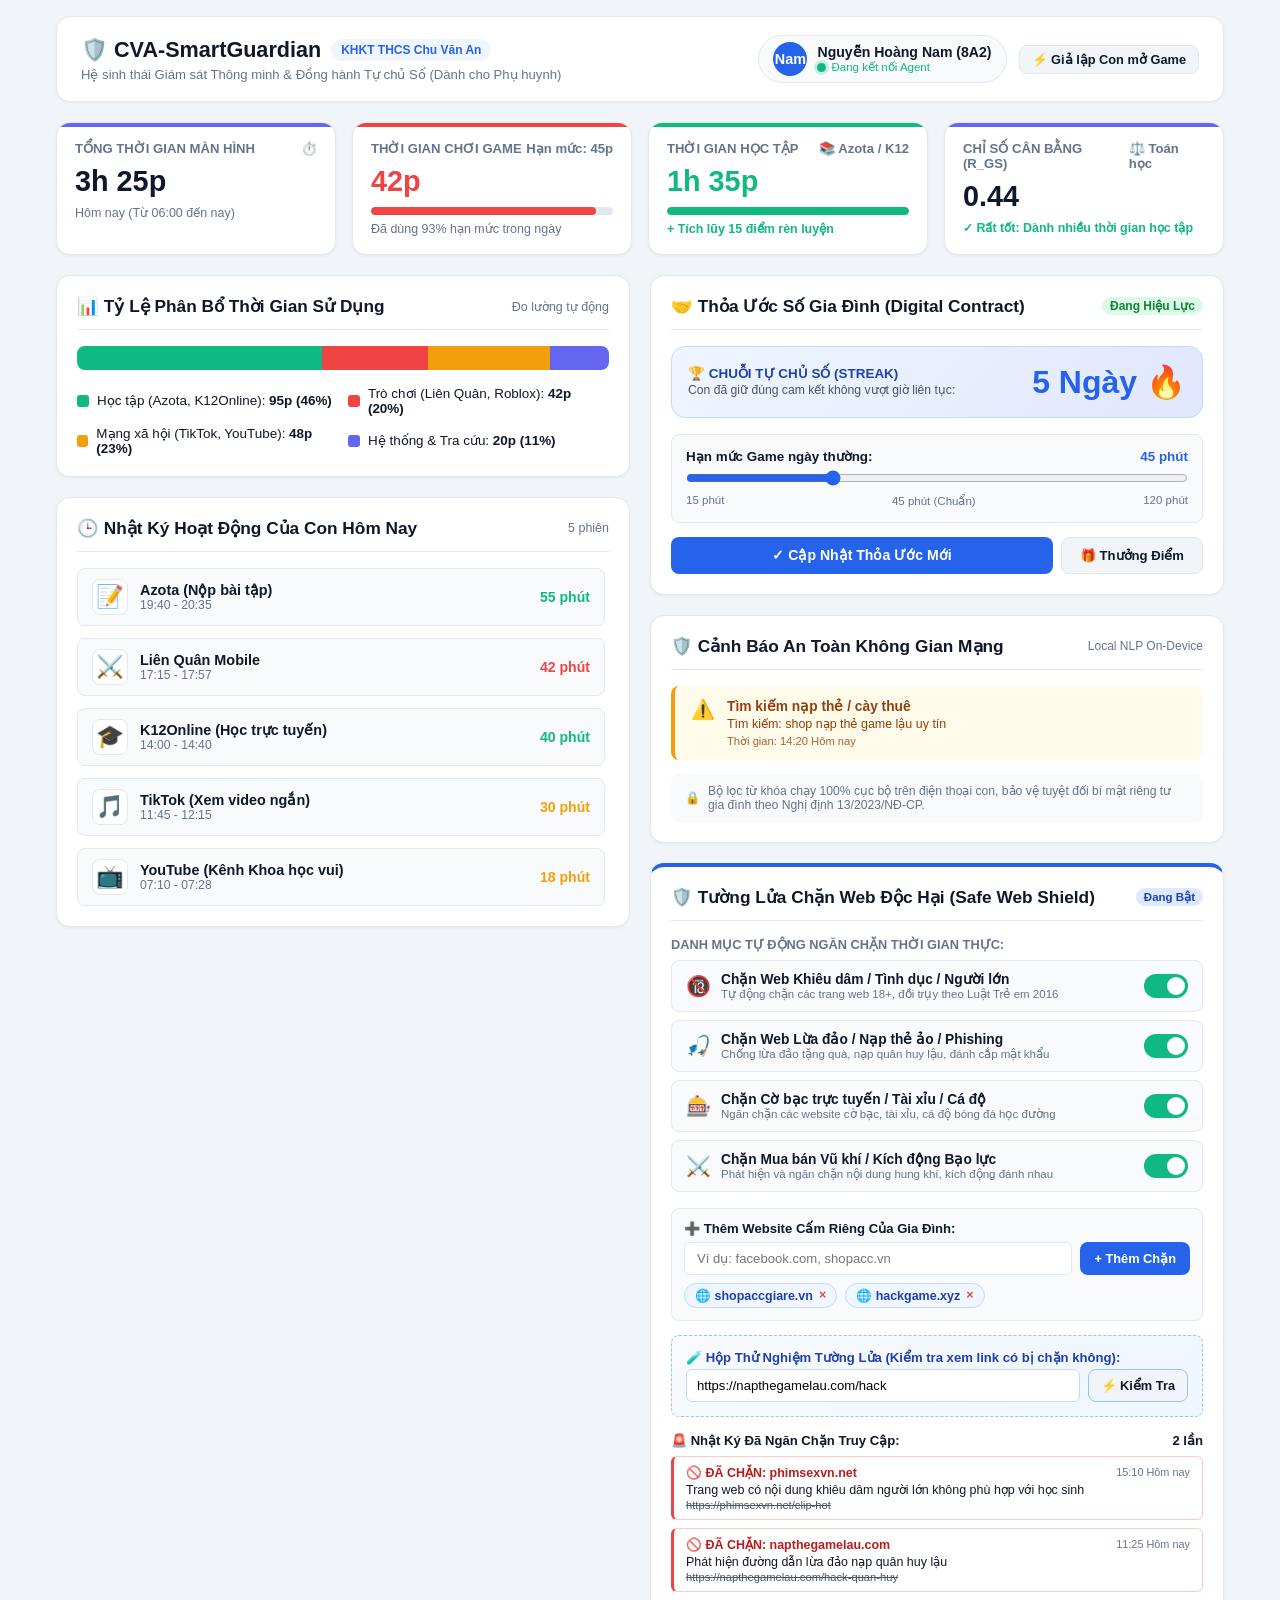
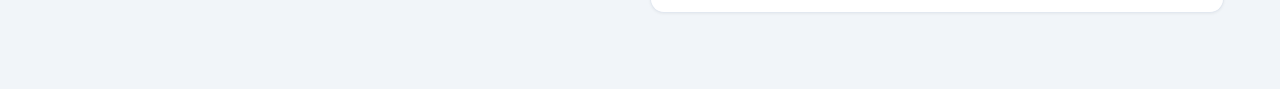
==== src/parent-dashboard/index.html @ 5f246676 "feat(khkt): release CVA-SmartGuardian KHKT 2026-2027 independent project suite" ====
<!DOCTYPE html>
<html lang="vi">
<head>
  <meta charset="UTF-8">
  <meta name="viewport" content="width=device-width, initial-scale=1.0">
  <title>CVA-SmartGuardian — Bảng Điều Khiển Phụ Huynh</title>
  <link rel="stylesheet" href="./styles.css">
</head>
<body>

  <div class="dashboard-container">
    <!-- HEADER -->
    <header class="dashboard-header">
      <div>
        <h1 class="brand-title">
          🛡️ CVA-SmartGuardian 
          <span class="badge">KHKT THCS Chu Văn An</span>
        </h1>
        <p style="font-size: 0.82rem; color: var(--text-muted); margin-top: 4px;">
          Hệ sinh thái Giám sát Thông minh & Đồng hành Tự chủ Số (Dành cho Phụ huynh)
        </p>
      </div>

      <div style="display: flex; gap: 12px; align-items: center; flex-wrap: wrap;">
        <div class="student-chip">
          <div class="student-avatar">Nam</div>
          <div>
            <div style="font-weight: 700; font-size: 0.88rem;">Nguyễn Hoàng Nam (8A2)</div>
            <div style="font-size: 0.72rem; color: #10b981; display: flex; align-items: center; gap: 5px;">
              <span class="online-dot"></span> Đang kết nối Agent
            </div>
          </div>
        </div>

        <button type="button" id="btnSimulateActivity" class="btn-action btn-secondary" style="font-size: 0.8rem; padding: 6px 12px;">
          ⚡ Giả lập Con mở Game
        </button>
      </div>
    </header>

    <!-- METRICS GRID -->
    <section class="metrics-grid">
      <!-- Card 1: Tổng thời gian -->
      <div class="metric-card ratio">
        <div class="metric-label">
          <span>TỔNG THỜI GIAN MÀN HÌNH</span>
          <span>⏱️</span>
        </div>
        <div class="metric-val" id="valTotalScreenTime">3h 25p</div>
        <div class="metric-sub">Hôm nay (Từ 06:00 đến nay)</div>
      </div>

      <!-- Card 2: Chơi Game -->
      <div class="metric-card game">
        <div class="metric-label">
          <span>THỜI GIAN CHƠI GAME</span>
          <span id="badgeGameLimit">Hạn mức: 45p</span>
        </div>
        <div class="metric-val" id="valGameTime" style="color: var(--game-color);">42p</div>
        <div class="progress-bar-wrap">
          <div class="progress-bar-fill" id="barGameProgress" style="width: 93%; background: var(--game-color);"></div>
        </div>
        <div class="metric-sub" id="subGameStatus">Đã dùng 93% hạn mức trong ngày</div>
      </div>

      <!-- Card 3: Học tập -->
      <div class="metric-card study">
        <div class="metric-label">
          <span>THỜI GIAN HỌC TẬP</span>
          <span>📚 Azota / K12</span>
        </div>
        <div class="metric-val" id="valStudyTime" style="color: var(--study-color);">1h 35p</div>
        <div class="progress-bar-wrap">
          <div class="progress-bar-fill" id="barStudyProgress" style="width: 100%; background: var(--study-color);"></div>
        </div>
        <div class="metric-sub" style="color: var(--study-color); font-weight: 700;">+ Tích lũy 15 điểm rèn luyện</div>
      </div>

      <!-- Card 4: Chỉ số Cân bằng R_GS -->
      <div class="metric-card ratio">
        <div class="metric-label">
          <span>CHỈ SỐ CÂN BẰNG (R_GS)</span>
          <span>⚖️ Toán học</span>
        </div>
        <div class="metric-val" id="valRatio">0.44</div>
        <div class="metric-sub" id="subRatioStatus" style="color: #10b981; font-weight: 700;">
          ✓ Mức Xanh: Học nhiều hơn Chơi
        </div>
      </div>
    </section>

    <!-- MAIN CONTENT LAYOUT (2 COLUMNS) -->
    <div class="content-layout">
      <!-- CỘT TRÁI: DÒNG THỜI GIAN & PHÂN BỔ HOẠT ĐỘNG -->
      <div>
        <!-- Phân bổ hoạt động -->
        <div class="panel-card">
          <div class="panel-head">
            <h3 class="panel-title">📊 Tỷ Lệ Phân Bổ Thời Gian Sử Dụng</h3>
            <span style="font-size: 0.78rem; color: var(--text-muted);">Đo lường tự động</span>
          </div>

          <div class="distribution-bar" id="distBar">
            <div class="dist-slice study" id="distSliceStudy" style="width: 46%;" title="Học tập 46%"></div>
            <div class="dist-slice game" id="distSliceGame" style="width: 21%;" title="Game 21%"></div>
            <div class="dist-slice social" id="distSliceSocial" style="width: 23%;" title="Mạng xã hội 23%"></div>
            <div class="dist-slice utility" id="distSliceUtility" style="width: 10%;" title="Tiện ích 10%"></div>
          </div>

          <div class="legend-grid">
            <div class="legend-item">
              <span class="legend-dot" style="background: var(--study-color);"></span>
              <span>Học tập (Azota, K12Online): <strong id="legendStudyMinutes">95p (46%)</strong></span>
            </div>
            <div class="legend-item">
              <span class="legend-dot" style="background: var(--game-color);"></span>
              <span>Trò chơi (Liên Quân, Roblox): <strong id="legendGameMinutes">42p (21%)</strong></span>
            </div>
            <div class="legend-item">
              <span class="legend-dot" style="background: var(--social-color);"></span>
              <span>Mạng xã hội (TikTok, YouTube): <strong id="legendSocialMinutes">48p (23%)</strong></span>
            </div>
            <div class="legend-item">
              <span class="legend-dot" style="background: var(--utility-color);"></span>
              <span>Hệ thống & Tra cứu: <strong id="legendUtilityMinutes">20p (10%)</strong></span>
            </div>
          </div>
        </div>

        <!-- Dòng thời gian sử dụng chi tiết -->
        <div class="panel-card">
          <div class="panel-head">
            <h3 class="panel-title">🕒 Nhật Ký Hoạt Động Của Con Hôm Nay</h3>
            <span style="font-size: 0.78rem; color: var(--text-muted);" id="timelineCount">5 phiên</span>
          </div>

          <div class="timeline-list" id="timelineList">
            <!-- Render động qua JavaScript -->
          </div>
        </div>
      </div>

      <!-- CỘT PHẢI: CẢNH BÁO AN TOÀN & THỎA ƯỚC SỐ GIA ĐÌNH -->
      <div>
        <!-- Thỏa ước số gia đình (Digital Contract) -->
        <div class="panel-card">
          <div class="panel-head">
            <h3 class="panel-title">🤝 Thỏa Ước Số Gia Đình (Digital Contract)</h3>
            <span style="font-size: 0.75rem; background: #dcfce7; color: #15803d; padding: 2px 8px; border-radius: 12px; font-weight: 700;">Đang Hiệu Lực</span>
          </div>

          <div class="contract-streak-banner">
            <div>
              <div style="font-size: 0.84rem; font-weight: 700; color: #1e40af;">🏆 CHUỖI TỰ CHỦ SỐ (STREAK)</div>
              <div style="font-size: 0.76rem; color: #475569; margin-top: 2px;">Con đã giữ đúng cam kết không vượt giờ liên tục:</div>
            </div>
            <div class="streak-score" id="valStreakDays">5 Ngày 🔥</div>
          </div>

          <div style="background: #f8fafc; padding: 14px; border-radius: var(--radius-sm); border: 1px solid var(--card-border); margin-bottom: 14px;">
            <div style="display: flex; justify-content: space-between; font-size: 0.84rem; font-weight: 700; margin-bottom: 6px;">
              <span>Hạn mức Game ngày thường:</span>
              <span id="labelSliderGame" style="color: var(--primary);">45 phút</span>
            </div>
            <input type="range" id="sliderGameLimit" min="15" max="120" step="15" value="45" style="width: 100%; accent-color: var(--primary);">
            <div style="display: flex; justify-content: space-between; font-size: 0.72rem; color: var(--text-muted); margin-top: 4px;">
              <span>15 phút</span>
              <span>45 phút (Chuẩn)</span>
              <span>120 phút</span>
            </div>
          </div>

          <div style="display: flex; gap: 8px;">
            <button type="button" id="btnSaveContract" class="btn-action btn-primary" style="flex: 1; justify-content: center;">
              ✓ Cập Nhật Thỏa Ước Mới
            </button>
            <button type="button" id="btnRewardStudent" class="btn-action btn-secondary" style="font-size: 0.82rem;">
              🎁 Thưởng Điểm
            </button>
          </div>
        </div>

        <!-- Bảng Cảnh Báo An Toàn Mạng (Risk Feed) -->
        <div class="panel-card">
          <div class="panel-head">
            <h3 class="panel-title">🛡️ Cảnh Báo An Toàn Không Gian Mạng</h3>
            <span style="font-size: 0.75rem; color: var(--text-muted);">Local NLP On-Device</span>
          </div>

          <div class="alert-feed" id="alertFeed">
            <!-- Render động qua JavaScript -->
          </div>

          <div style="margin-top: 14px; padding: 10px 14px; background: #f8fafc; border-radius: var(--radius-sm); font-size: 0.76rem; color: var(--text-muted); display: flex; gap: 8px; align-items: center;">
            <span>🔒</span>
            <span>Bộ lọc từ khóa chạy 100% cục bộ trên điện thoại con, bảo vệ tuyệt đối bí mật riêng tư gia đình theo Nghị định 13/2023/NĐ-CP.</span>
          </div>
        </div>

        <!-- BẢNG TƯỜNG LỬA CHẶN WEBSITE ĐỘC HẠI (SAFE WEB SHIELD) -->
        <div class="panel-card" style="border-top: 4px solid var(--primary);">
          <div class="panel-head">
            <h3 class="panel-title">🛡️ Tường Lửa Chặn Web Độc Hại (Safe Web Shield)</h3>
            <span style="font-size: 0.72rem; background: #dbeafe; color: #1e40af; padding: 2px 8px; border-radius: 10px; font-weight: 700;">Đang Bật</span>
          </div>

          <!-- 4 CHỐT CHẶN BẢO VỆ TỰ ĐỘNG -->
          <div style="margin-bottom: 16px;">
            <div style="font-size: 0.8rem; font-weight: 700; color: var(--text-muted); margin-bottom: 8px;">
              DANH MỤC TỰ ĐỘNG NGĂN CHẶN THỜI GIAN THỰC:
            </div>

            <div class="shield-toggle-row">
              <div class="shield-toggle-info">
                <span class="shield-toggle-icon">🔞</span>
                <div>
                  <div class="shield-toggle-title">Chặn Web Khiêu dâm / Tình dục / Người lớn</div>
                  <div class="shield-toggle-sub">Tự động chặn các trang web 18+, đồi trụy theo Luật Trẻ em 2016</div>
                </div>
              </div>
              <label class="switch">
                <input type="checkbox" id="toggleBlockAdult" checked>
                <span class="slider-toggle"></span>
              </label>
            </div>

            <div class="shield-toggle-row">
              <div class="shield-toggle-info">
                <span class="shield-toggle-icon">🎣</span>
                <div>
                  <div class="shield-toggle-title">Chặn Web Lừa đảo / Nạp thẻ ảo / Phishing</div>
                  <div class="shield-toggle-sub">Chống lừa đảo tặng quà, nạp quân huy lậu, đánh cắp mật khẩu</div>
                </div>
              </div>
              <label class="switch">
                <input type="checkbox" id="toggleBlockScam" checked>
                <span class="slider-toggle"></span>
              </label>
            </div>

            <div class="shield-toggle-row">
              <div class="shield-toggle-info">
                <span class="shield-toggle-icon">🎰</span>
                <div>
                  <div class="shield-toggle-title">Chặn Cờ bạc trực tuyến / Tài xỉu / Cá độ</div>
                  <div class="shield-toggle-sub">Ngăn chặn các website cờ bạc, tài xỉu, cá độ bóng đá học đường</div>
                </div>
              </div>
              <label class="switch">
                <input type="checkbox" id="toggleBlockGambling" checked>
                <span class="slider-toggle"></span>
              </label>
            </div>

            <div class="shield-toggle-row">
              <div class="shield-toggle-info">
                <span class="shield-toggle-icon">⚔️</span>
                <div>
                  <div class="shield-toggle-title">Chặn Mua bán Vũ khí / Kích động Bạo lực</div>
                  <div class="shield-toggle-sub">Phát hiện và ngăn chặn nội dung hung khí, kích động đánh nhau</div>
                </div>
              </div>
              <label class="switch">
                <input type="checkbox" id="toggleBlockViolence" checked>
                <span class="slider-toggle"></span>
              </label>
            </div>
          </div>

          <!-- DANH SÁCH CHẶN RIÊNG CỦA PHỤ HUYNH -->
          <div style="background: #f8fafc; padding: 12px; border-radius: var(--radius-sm); border: 1px solid var(--card-border); margin-bottom: 14px;">
            <div style="font-size: 0.82rem; font-weight: 700; margin-bottom: 6px;">
              ➕ Thêm Website Cấm Riêng Của Gia Đình:
            </div>
            <div style="display: flex; gap: 8px;">
              <input type="text" id="inputCustomDomain" placeholder="Ví dụ: facebook.com, shopacc.vn" style="flex: 1; padding: 8px 12px; border: 1px solid var(--card-border); border-radius: 6px; font-size: 0.82rem;">
              <button type="button" id="btnAddCustomDomain" class="btn-action btn-primary" style="padding: 8px 14px; font-size: 0.8rem;">
                + Thêm Chặn
              </button>
            </div>
            <div class="custom-domains-wrap" id="customDomainList">
              <!-- Render danh sách domain riêng -->
            </div>
          </div>

          <!-- CÔNG CỤ THỬ NGHIỆM TƯỜNG LỬA CHẶN WEB (SANDBOX TESTER CHO BAN GIÁM KHẢO) -->
          <div class="url-tester-box">
            <div style="font-size: 0.82rem; font-weight: 800; color: #1e40af; margin-bottom: 4px;">
              🧪 Hộp Thử Nghiệm Tường Lửa (Kiểm tra xem link có bị chặn không):
            </div>
            <div style="display: flex; gap: 8px;">
              <input type="text" id="inputTestUrl" value="https://napthegamelau.com/hack" style="flex: 1; padding: 8px 10px; border: 1px solid #bfdbfe; border-radius: 6px; font-size: 0.82rem; background: #fff;">
              <button type="button" id="btnTestUrl" class="btn-action btn-secondary" style="font-size: 0.8rem; padding: 8px 12px; border-color: #93c5fd;">
                ⚡ Kiểm Tra
              </button>
            </div>
            <div id="testerResultBox" class="tester-result"></div>
          </div>

          <!-- LỊCH SỬ CÁC LẦN CON BỊ CHẶN TRUY CẬP (BLOCKED HISTORY) -->
          <div style="margin-top: 16px;">
            <div style="font-size: 0.82rem; font-weight: 700; color: var(--text-main); margin-bottom: 8px; display: flex; justify-content: space-between;">
              <span>🚨 Nhật Ký Đã Ngăn Chặn Truy Cập:</span>
              <span id="blockedCountBadge" style="color: var(--danger); font-weight: 800;">2 lần</span>
            </div>
            <div id="blockedAttemptsFeed" style="display: flex; flex-direction: column; gap: 8px; max-height: 200px; overflow-y: auto;">
              <!-- Render động qua JavaScript -->
            </div>
          </div>
        </div>
      </div>
    </div>
  </div>

  <!-- SCRIPT INCLUDES -->
  <script src="../core/data-models.js"></script>
  <script src="../core/app-classifier.js"></script>
  <script src="../core/local-nlp-analyzer.js"></script>
  <script src="../core/web-blocker.js"></script>
  <script src="./app.js"></script>
</body>
</html>
---- src/parent-dashboard/styles.css ----
/* ==========================================================================
   CVA-SMARTGUARDIAN - PARENT DASHBOARD STYLES
   Tiêu chuẩn thiết kế giao diện sư phạm, hiện đại, chuẩn WCAG AAA
   ========================================================================== */

:root {
  --font-family: -apple-system, BlinkMacSystemFont, "Segoe UI", Roboto, Helvetica, Arial, sans-serif;
  --bg-app: #f1f5f9;
  --card-bg: #ffffff;
  --card-border: #e2e8f0;
  --text-main: #0f172a;
  --text-muted: #64748b;
  --primary: #2563eb;
  --primary-light: #eff6ff;
  --study-color: #10b981;
  --study-bg: #ecfdf5;
  --game-color: #ef4444;
  --game-bg: #fef2f2;
  --social-color: #f59e0b;
  --social-bg: #fffbeb;
  --utility-color: #6366f1;
  --utility-bg: #eef2ff;
  --radius-sm: 8px;
  --radius-md: 14px;
  --radius-lg: 20px;
  --shadow-sm: 0 1px 3px rgba(0, 0, 0, 0.05);
  --shadow-card: 0 4px 12px -2px rgba(0, 0, 0, 0.05), 0 2px 6px -1px rgba(0, 0, 0, 0.03);
}

* {
  box-sizing: border-box;
  margin: 0;
  padding: 0;
  font-family: var(--font-family);
}

body {
  background-color: var(--bg-app);
  color: var(--text-main);
  min-height: 100vh;
  padding-bottom: 40px;
}

.dashboard-container {
  max-width: 1200px;
  margin: 0 auto;
  padding: 16px;
}

/* HEADER */
.dashboard-header {
  background: var(--card-bg);
  border-radius: var(--radius-md);
  padding: 18px 24px;
  display: flex;
  justify-content: space-between;
  align-items: center;
  flex-wrap: wrap;
  gap: 16px;
  border: 1px solid var(--card-border);
  box-shadow: var(--shadow-sm);
  margin-bottom: 20px;
}

.brand-title {
  font-size: 1.35rem;
  font-weight: 800;
  color: var(--text-main);
  display: flex;
  align-items: center;
  gap: 10px;
}

.brand-title span.badge {
  font-size: 0.75rem;
  background: var(--primary-light);
  color: var(--primary);
  padding: 4px 10px;
  border-radius: 20px;
  font-weight: 700;
}

.student-chip {
  display: flex;
  align-items: center;
  gap: 10px;
  background: #f8fafc;
  padding: 6px 14px;
  border-radius: 30px;
  border: 1px solid var(--card-border);
}

.student-avatar {
  width: 34px;
  height: 34px;
  border-radius: 50%;
  background: var(--primary);
  color: #fff;
  display: flex;
  align-items: center;
  justify-content: center;
  font-weight: 700;
  font-size: 0.9rem;
}

.online-dot {
  width: 9px;
  height: 9px;
  border-radius: 50%;
  background: #10b981;
  display: inline-block;
  box-shadow: 0 0 0 3px rgba(16, 185, 129, 0.2);
}

/* TOP METRIC CARDS */
.metrics-grid {
  display: grid;
  grid-template-columns: repeat(auto-fit, minmax(220px, 1fr));
  gap: 16px;
  margin-bottom: 20px;
}

.metric-card {
  background: var(--card-bg);
  border-radius: var(--radius-md);
  padding: 18px;
  border: 1px solid var(--card-border);
  box-shadow: var(--shadow-sm);
  position: relative;
  overflow: hidden;
}

.metric-card::before {
  content: "";
  position: absolute;
  top: 0;
  left: 0;
  right: 0;
  height: 4px;
}

.metric-card.study::before { background: var(--study-color); }
.metric-card.game::before { background: var(--game-color); }
.metric-card.social::before { background: var(--social-color); }
.metric-card.ratio::before { background: var(--utility-color); }

.metric-label {
  font-size: 0.82rem;
  font-weight: 600;
  color: var(--text-muted);
  display: flex;
  justify-content: space-between;
  margin-bottom: 8px;
}

.metric-val {
  font-size: 1.8rem;
  font-weight: 800;
  color: var(--text-main);
  line-height: 1.2;
}

.metric-sub {
  font-size: 0.78rem;
  color: var(--text-muted);
  margin-top: 6px;
}

/* PROGRESS BAR */
.progress-bar-wrap {
  width: 100%;
  height: 8px;
  background: #e2e8f0;
  border-radius: 4px;
  overflow: hidden;
  margin-top: 8px;
}

.progress-bar-fill {
  height: 100%;
  border-radius: 4px;
  transition: width 0.4s ease;
}

/* MAIN CONTENT 2 COLUMNS */
.content-layout {
  display: grid;
  grid-template-columns: 1fr 1fr;
  gap: 20px;
}

@media (max-width: 900px) {
  .content-layout {
    grid-template-columns: 1fr;
  }
}

.panel-card {
  background: var(--card-bg);
  border-radius: var(--radius-md);
  border: 1px solid var(--card-border);
  box-shadow: var(--shadow-sm);
  padding: 20px;
  margin-bottom: 20px;
}

.panel-head {
  display: flex;
  justify-content: space-between;
  align-items: center;
  margin-bottom: 16px;
  padding-bottom: 12px;
  border-bottom: 1px solid var(--card-border);
}

.panel-title {
  font-size: 1.08rem;
  font-weight: 700;
  display: flex;
  align-items: center;
  gap: 8px;
}

/* PIE/BAR VISUALIZATION */
.distribution-bar {
  display: flex;
  height: 24px;
  border-radius: var(--radius-sm);
  overflow: hidden;
  margin-bottom: 16px;
  background: #e2e8f0;
}

.dist-slice {
  height: 100%;
  transition: width 0.5s ease;
}

.dist-slice.study { background: var(--study-color); }
.dist-slice.game { background: var(--game-color); }
.dist-slice.social { background: var(--social-color); }
.dist-slice.utility { background: var(--utility-color); }

.legend-grid {
  display: grid;
  grid-template-columns: 1fr 1fr;
  gap: 10px;
}

.legend-item {
  display: flex;
  align-items: center;
  gap: 8px;
  font-size: 0.84rem;
}

.legend-dot {
  width: 12px;
  height: 12px;
  border-radius: 3px;
}

/* TIMELINE */
.timeline-list {
  display: flex;
  flex-direction: column;
  gap: 12px;
  max-height: 380px;
  overflow-y: auto;
  padding-right: 4px;
}

.timeline-item {
  display: flex;
  align-items: center;
  gap: 12px;
  padding: 10px 14px;
  border-radius: var(--radius-sm);
  background: #f8fafc;
  border: 1px solid var(--card-border);
  transition: transform 0.15s;
}

.timeline-item:hover {
  transform: translateX(4px);
}

.item-icon {
  font-size: 1.4rem;
  width: 36px;
  height: 36px;
  display: flex;
  align-items: center;
  justify-content: center;
  background: #fff;
  border-radius: var(--radius-sm);
  border: 1px solid var(--card-border);
}

.item-info {
  flex: 1;
}

.item-title {
  font-weight: 700;
  font-size: 0.9rem;
}

.item-meta {
  font-size: 0.76rem;
  color: var(--text-muted);
}

.item-duration {
  font-weight: 800;
  font-size: 0.88rem;
}

/* RISK ALERTS */
.alert-feed {
  display: flex;
  flex-direction: column;
  gap: 10px;
}

.alert-item {
  padding: 12px 16px;
  border-radius: var(--radius-sm);
  display: flex;
  align-items: flex-start;
  gap: 12px;
  border-left: 4px solid transparent;
}

.alert-item.danger {
  background: #fef2f2;
  border-left-color: #ef4444;
  color: #991b1b;
}

.alert-item.warning {
  background: #fffbeb;
  border-left-color: #f59e0b;
  color: #92400e;
}

.alert-item.safe {
  background: #ecfdf5;
  border-left-color: #10b981;
  color: #065f46;
}

/* DIGITAL CONTRACT STYLES */
.contract-streak-banner {
  background: linear-gradient(135deg, #eff6ff, #e0e7ff);
  border: 1.5px solid #bfdbfe;
  border-radius: var(--radius-md);
  padding: 16px;
  display: flex;
  align-items: center;
  justify-content: space-between;
  margin-bottom: 16px;
}

.streak-score {
  font-size: 2rem;
  font-weight: 900;
  color: var(--primary);
}

/* BUTTONS */
.btn-action {
  padding: 10px 18px;
  border-radius: var(--radius-sm);
  font-weight: 700;
  font-size: 0.88rem;
  cursor: pointer;
  border: none;
  display: inline-flex;
  align-items: center;
  gap: 8px;
  transition: all 0.2s;
}

.btn-primary {
  background: var(--primary);
  color: #fff;
}

.btn-primary:hover {
  background: #1d4ed8;
}

.btn-secondary {
  background: #f1f5f9;
  color: var(--text-main);
  border: 1px solid var(--card-border);
}

.btn-secondary:hover {
  background: #e2e8f0;
}

/* ==========================================================================
   SAFE WEB SHIELD & FIREWALL STYLES
   ========================================================================== */
.shield-toggle-row {
  display: flex;
  align-items: center;
  justify-content: space-between;
  padding: 10px 14px;
  background: #f8fafc;
  border-radius: var(--radius-sm);
  border: 1px solid var(--card-border);
  margin-bottom: 8px;
}

.shield-toggle-info {
  display: flex;
  align-items: center;
  gap: 10px;
}

.shield-toggle-icon {
  font-size: 1.25rem;
}

.shield-toggle-title {
  font-size: 0.86rem;
  font-weight: 700;
  color: var(--text-main);
}

.shield-toggle-sub {
  font-size: 0.72rem;
  color: var(--text-muted);
}

/* TOGGLE SWITCH (CHECKBOX) */
.switch {
  position: relative;
  display: inline-block;
  width: 44px;
  height: 24px;
}

.switch input {
  opacity: 0;
  width: 0;
  height: 0;
}

.slider-toggle {
  position: absolute;
  cursor: pointer;
  top: 0;
  left: 0;
  right: 0;
  bottom: 0;
  background-color: #cbd5e1;
  transition: .3s;
  border-radius: 24px;
}

.slider-toggle:before {
  position: absolute;
  content: "";
  height: 18px;
  width: 18px;
  left: 3px;
  bottom: 3px;
  background-color: white;
  transition: .3s;
  border-radius: 50%;
}

input:checked + .slider-toggle {
  background-color: #10b981;
}

input:checked + .slider-toggle:before {
  transform: translateX(20px);
}

/* CUSTOM DOMAIN CHIPS */
.custom-domains-wrap {
  display: flex;
  flex-wrap: wrap;
  gap: 8px;
  margin-top: 8px;
}

.domain-chip {
  background: #eff6ff;
  border: 1px solid #bfdbfe;
  color: #1e40af;
  padding: 4px 10px;
  border-radius: 20px;
  font-size: 0.78rem;
  font-weight: 700;
  display: inline-flex;
  align-items: center;
  gap: 6px;
}

.domain-chip-remove {
  cursor: pointer;
  color: #ef4444;
  font-weight: 900;
}

/* URL TESTER SANDBOX */
.url-tester-box {
  background: linear-gradient(135deg, #f8fafc, #eff6ff);
  border: 1.5px dashed #93c5fd;
  border-radius: var(--radius-sm);
  padding: 14px;
  margin-top: 14px;
}

.tester-result {
  margin-top: 10px;
  padding: 8px 12px;
  border-radius: 6px;
  font-size: 0.82rem;
  display: none;
}

.tester-result.blocked {
  background: #fef2f2;
  color: #991b1b;
  border: 1px solid #f87171;
  display: block;
}

.tester-result.safe {
  background: #ecfdf5;
  color: #065f46;
  border: 1px solid #34d399;
  display: block;
}
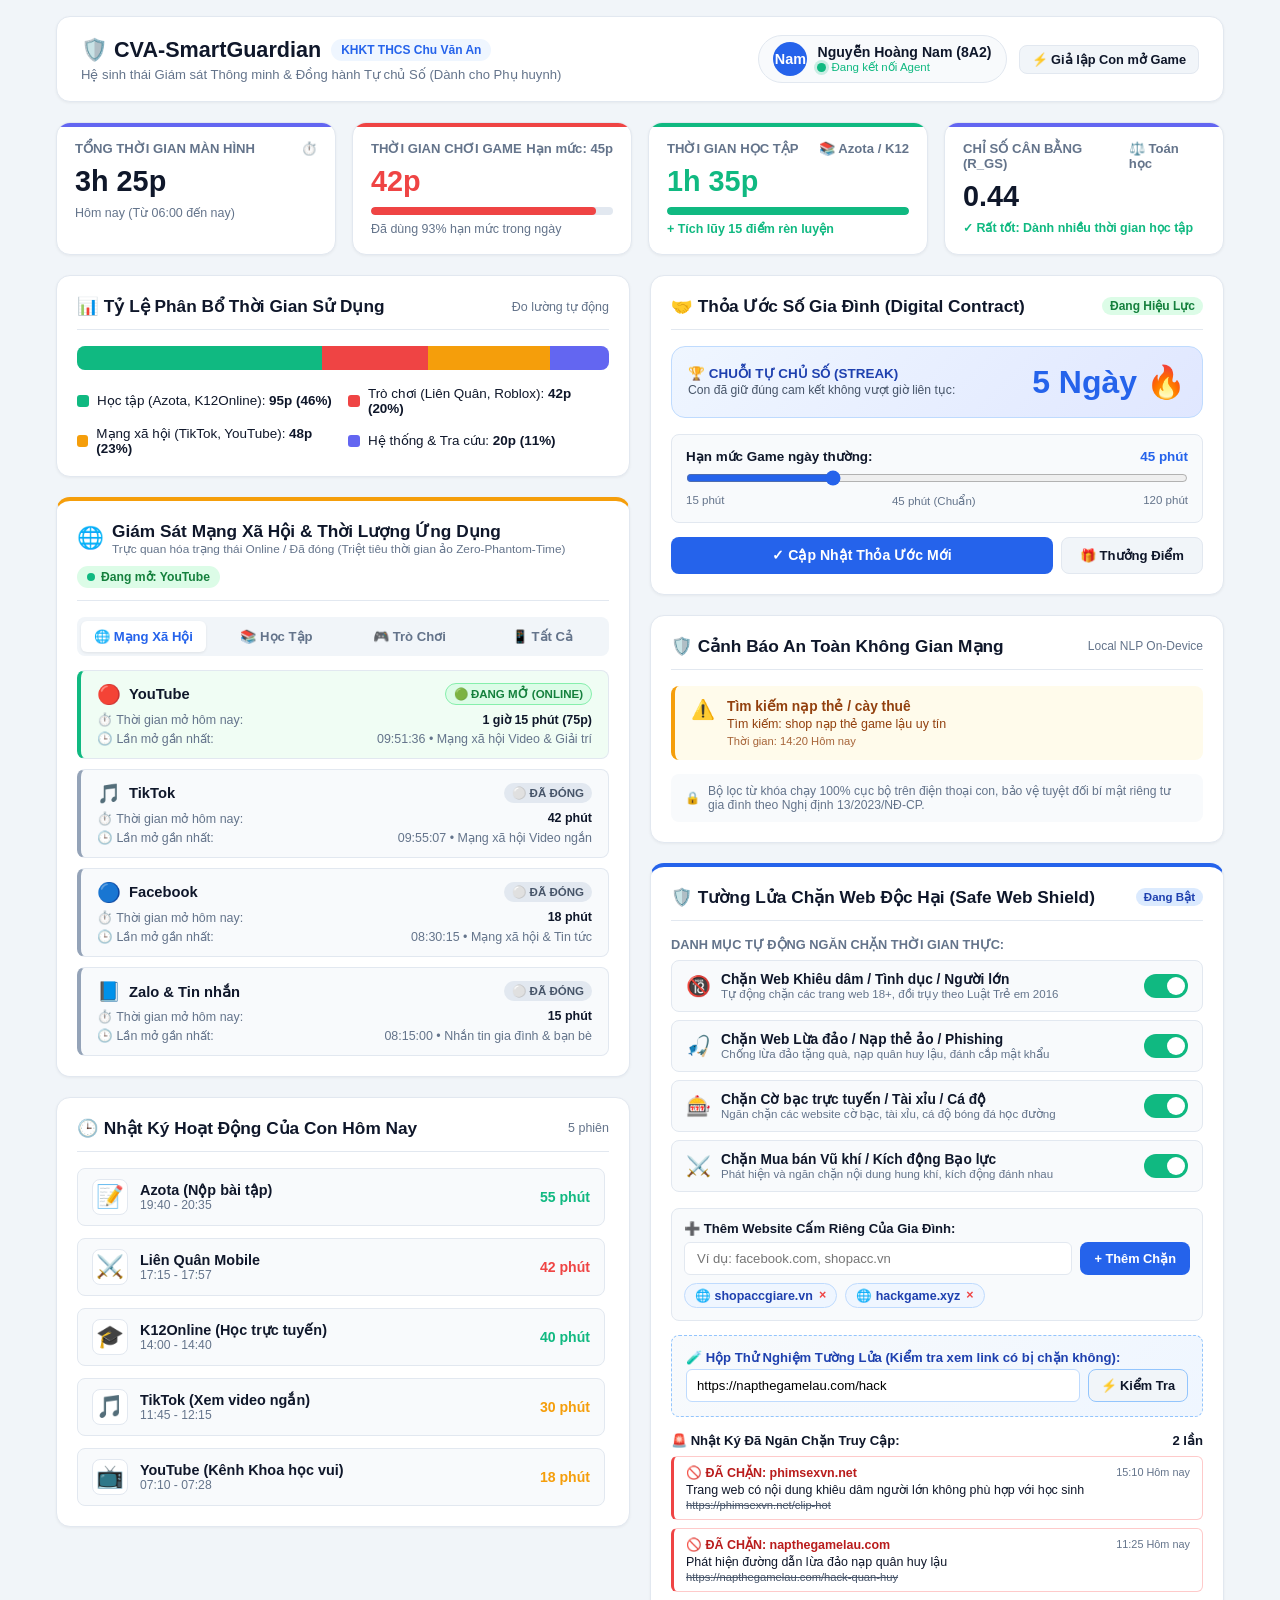
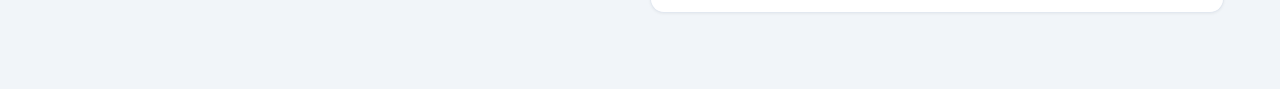
==== commit 115d8309: "feat: release v1.1.7 - Smart permission wizard 1-touch, Zero-Phantom-Time, Social Media Tab UI" ====
--- a/src/parent-dashboard/index.html
+++ b/src/parent-dashboard/index.html
@@ -127,6 +127,36 @@
           </div>
         </div>
 
+        <!-- BẢNG GIÁM SÁT MẠNG XÃ HỘI & ỨNG DỤNG THỜI GIAN THỰC -->
+        <div class="panel-card" style="border-top: 4px solid var(--social-color);">
+          <div class="panel-head" style="flex-wrap: wrap; gap: 10px;">
+            <div style="display: flex; align-items: center; gap: 8px;">
+              <span style="font-size: 1.35rem;">🌐</span>
+              <div>
+                <h3 class="panel-title" style="margin: 0;">Giám Sát Mạng Xã Hội &amp; Thời Lượng Ứng Dụng</h3>
+                <div style="font-size: 0.74rem; color: var(--text-muted);">Trực quan hóa trạng thái Online / Đã đóng (Triệt tiêu thời gian ảo Zero-Phantom-Time)</div>
+              </div>
+            </div>
+            <div id="liveActiveAppBadge" class="live-status-pill online">
+              <span class="live-pulse"></span>
+              <span id="liveActiveAppText">Đang mở: YouTube</span>
+            </div>
+          </div>
+
+          <!-- THANH CHỌN TAB ỨNG DỤNG -->
+          <div class="app-tabs-bar" id="appTabsBar">
+            <button type="button" class="app-tab-btn active" data-tab="social">🌐 Mạng Xã Hội</button>
+            <button type="button" class="app-tab-btn" data-tab="study">📚 Học Tập</button>
+            <button type="button" class="app-tab-btn" data-tab="game">🎮 Trò Chơi</button>
+            <button type="button" class="app-tab-btn" data-tab="all">📱 Tất Cả</button>
+          </div>
+
+          <!-- DANH SÁCH ỨNG DỤNG LIỆT KÊ CHI TIẾT (YOUTUBE, TIKTOK, FACEBOOK...) -->
+          <div class="app-tracker-list" id="appTrackerList">
+            <!-- Render động qua JavaScript -->
+          </div>
+        </div>
+
         <!-- Dòng thời gian sử dụng chi tiết -->
         <div class="panel-card">
           <div class="panel-head">
--- a/src/parent-dashboard/styles.css
+++ b/src/parent-dashboard/styles.css
@@ -540,3 +540,159 @@
   display: block;
 }
 
+/* ==========================================================================
+   SOCIAL MEDIA & APP REAL-TIME TRACKER STYLES
+   ========================================================================== */
+.app-tabs-bar {
+  display: flex;
+  gap: 8px;
+  background: #f1f5f9;
+  padding: 4px;
+  border-radius: var(--radius-sm);
+  margin-bottom: 14px;
+  overflow-x: auto;
+}
+
+.app-tab-btn {
+  flex: 1;
+  min-width: 90px;
+  padding: 8px 12px;
+  border: none;
+  background: transparent;
+  color: var(--text-muted);
+  font-size: 0.82rem;
+  font-weight: 700;
+  border-radius: 6px;
+  cursor: pointer;
+  transition: all 0.2s ease;
+  white-space: nowrap;
+}
+
+.app-tab-btn.active {
+  background: #ffffff;
+  color: var(--primary);
+  box-shadow: 0 1px 3px rgba(0, 0, 0, 0.08);
+}
+
+.app-tracker-list {
+  display: flex;
+  flex-direction: column;
+  gap: 10px;
+}
+
+.app-tracker-card {
+  background: #f8fafc;
+  border: 1px solid var(--card-border);
+  border-radius: var(--radius-sm);
+  padding: 12px 16px;
+  transition: transform 0.15s ease, box-shadow 0.15s ease;
+}
+
+.app-tracker-card:hover {
+  transform: translateY(-1px);
+  box-shadow: 0 4px 6px -1px rgba(0, 0, 0, 0.05);
+}
+
+.app-tracker-card.is-online {
+  border-left: 4px solid #10b981;
+  background: #f0fdf4;
+}
+
+.app-tracker-card.is-offline {
+  border-left: 4px solid #94a3b8;
+}
+
+.app-card-head {
+  display: flex;
+  justify-content: space-between;
+  align-items: center;
+  margin-bottom: 6px;
+}
+
+.app-card-title {
+  display: flex;
+  align-items: center;
+  gap: 8px;
+  font-size: 0.92rem;
+  font-weight: 700;
+  color: var(--text-main);
+}
+
+.app-card-icon {
+  font-size: 1.2rem;
+}
+
+.badge-status {
+  padding: 3px 8px;
+  border-radius: 12px;
+  font-size: 0.72rem;
+  font-weight: 700;
+  display: inline-flex;
+  align-items: center;
+  gap: 4px;
+}
+
+.badge-status.online {
+  background: #dcfce7;
+  color: #15803d;
+  border: 1px solid #86efac;
+}
+
+.badge-status.offline {
+  background: #e2e8f0;
+  color: #475569;
+}
+
+.app-card-row {
+  display: flex;
+  justify-content: space-between;
+  align-items: center;
+  font-size: 0.78rem;
+  color: var(--text-muted);
+  margin-top: 4px;
+}
+
+.app-card-duration {
+  font-weight: 700;
+  color: var(--text-main);
+}
+
+.app-card-time {
+  color: #64748b;
+}
+
+/* LIVE STATUS PILL & PULSE */
+.live-status-pill {
+  display: inline-flex;
+  align-items: center;
+  gap: 6px;
+  padding: 4px 10px;
+  border-radius: 20px;
+  font-size: 0.76rem;
+  font-weight: 700;
+}
+
+.live-status-pill.online {
+  background: #dcfce7;
+  color: #15803d;
+}
+
+.live-status-pill.offline {
+  background: #f1f5f9;
+  color: #64748b;
+}
+
+.live-pulse {
+  width: 8px;
+  height: 8px;
+  border-radius: 50%;
+  background-color: #10b981;
+  animation: pulse-dot 1.5s infinite ease-in-out;
+}
+
+@keyframes pulse-dot {
+  0% { transform: scale(0.9); opacity: 0.7; box-shadow: 0 0 0 0 rgba(16, 185, 129, 0.7); }
+  70% { transform: scale(1.1); opacity: 1; box-shadow: 0 0 0 6px rgba(16, 185, 129, 0); }
+  100% { transform: scale(0.9); opacity: 0.7; box-shadow: 0 0 0 0 rgba(16, 185, 129, 0); }
+}
+
